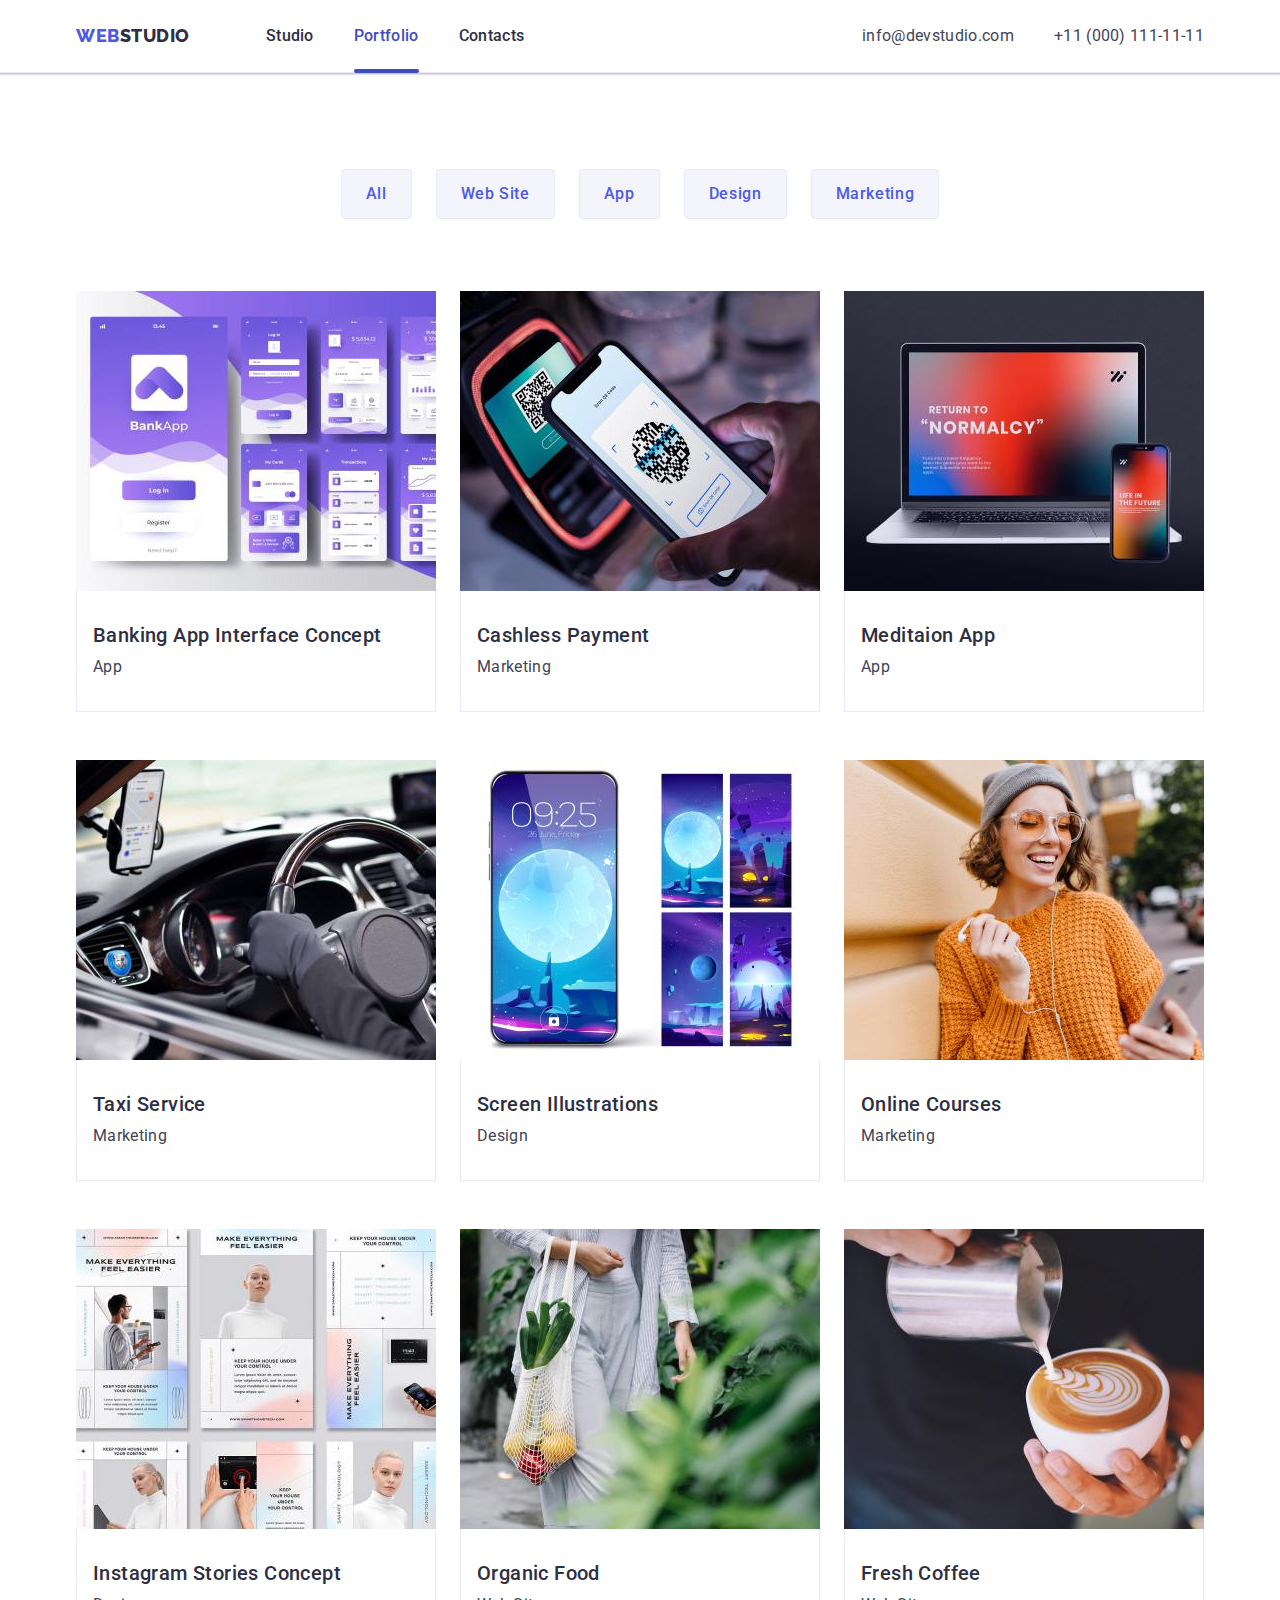
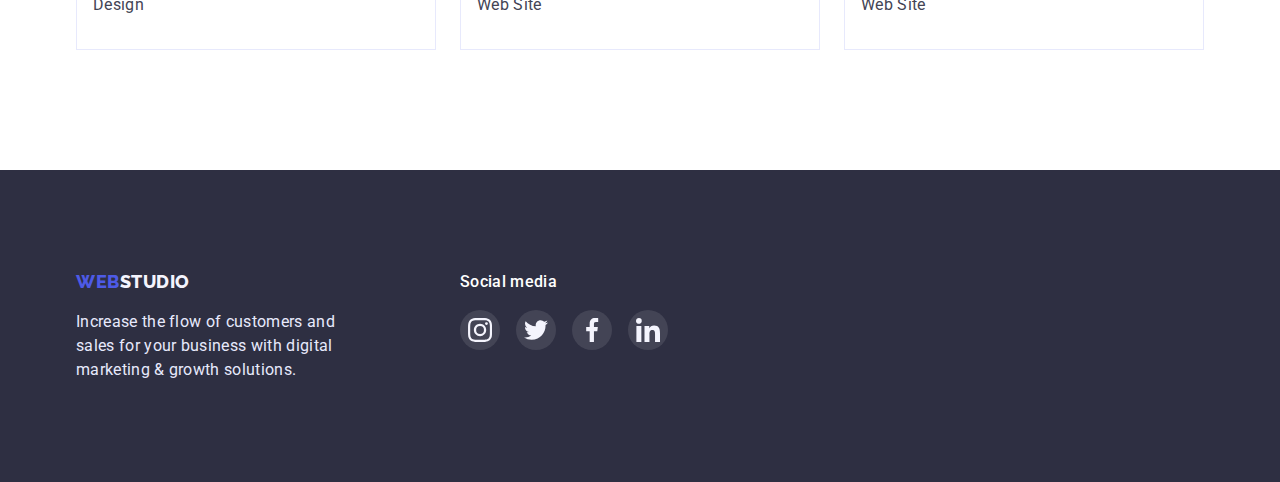
==== portfolio.html @ 778add72 "1.6.01" ====
<!DOCTYPE html>
<html lang="en">
  <head>
    <meta charset="UTF-8" />
    <meta http-equiv="X-UA-Compatible" content="IE=edge" />
    <meta name="viewport" content="width=device-width, initial-scale=1.0" />
    <title>Document</title>
    <link
      href="https://fonts.googleapis.com/css2?family=Raleway:wght@800&family=Roboto:wght@400;500;700;900&display=swap"
      rel="stylesheet"
    />
    <link
      rel="stylesheet"
      href="https://cdnjs.cloudflare.com/ajax/libs/modern-normalize/1.1.0/modern-normalize.min.css"
      integrity="sha512-wpPYUAdjBVSE4KJnH1VR1HeZfpl1ub8YT/NKx4PuQ5NmX2tKuGu6U/JRp5y+Y8XG2tV+wKQpNHVUX03MfMFn9Q=="
      crossorigin="anonymous"
      referrerpolicy="no-referrer"
    />
    <link rel="stylesheet" href="./css/style.css" />
  </head>
  <body>
    <header class="page-header">
      <div class="container container-header">
        <nav class="nav-header">
          <a href="./index.html" class="logo-ws"
            >Web<span class="logo-ws-dark">Studio</span></a
          >
          <ul class="list-nav list">
            <li class="item">
              <a class="nav-link link" href="./index.html">Studio</a>
            </li>
            <li class="item">
              <a class="nav-link link active-link" href="">Portfolio</a>
            </li>
            <li class="item">
              <a class="nav-link link" href="">Contacts</a>
            </li>
          </ul>
        </nav>
        <address class="page-address">
          <ul class="list-address list">
            <li class="item">
              <a href="mailto:info@devstudio.com" class="link-address link"
                >info@devstudio.com</a
              >
            </li>
            <li class="item">
              <a href="tel:+11(000)1111111" class="link-address link"
                >+11 (000) 111-11-11</a
              >
            </li>
          </ul>
        </address>
      </div>
    </header>
    <main>
      <section class="section portfolio-section">
        <div class="container">
          <h1 class="visually-hidden">Portfolio</h1>
          <ul class="list filter-btns">
            <li class="filter-item">
              <button class="filter-btn" type="button">All</button>
            </li>
            <li class="filter-item">
              <button class="filter-btn" type="button">Web Site</button>
            </li>
            <li class="filter-item">
              <button class="filter-btn" type="button">App</button>
            </li>
            <li class="filter-item">
              <button class="filter-btn" type="button">Design</button>
            </li>
            <li class="filter-item">
              <button class="filter-btn" type="button">Marketing</button>
            </li>
          </ul>
          <ul class="list-portfolio list">
            <li class="card-portfolio">
              <a href="" class="link-card-portfolio">
                <div class="overlay-card">
                  <img
                    class="img-portfolio"
                    src="./images/portfolio/bankingapp.jpg"
                    width="360"
                    height="300"
                    alt="bankapp"
                  />
                  <div class="overlay">
                    <p>
                      14 Stylish and User-Friendly App Design Concepts · Task
                      Manager App · Calorie Tracker App · Exotic Fruit Ecommerce
                      App · Cloud Storage App
                    </p>
                  </div>
                </div>
                <div class="card-content">
                  <h2 class="title-link-card">Banking App Interface Concept</h2>
                  <p class="text-link-card">App</p>
                </div>
              </a>
            </li>
            <li class="card-portfolio">
              <a href="" class="link-card-portfolio">
                <div class="overlay-card">
                  <img
                    class="img-portfolio"
                    src="./images/portfolio/payment.jpg"
                    width="360"
                    height="300"
                    alt="cashpay"
                  />
                  <div class="overlay">
                    <p>
                      14 Stylish and User-Friendly App Design Concepts · Task
                      Manager App · Calorie Tracker App · Exotic Fruit Ecommerce
                      App · Cloud Storage App
                    </p>
                  </div>
                </div>
                <div class="card-content">
                  <h2 class="title-link-card">Cashless Payment</h2>
                  <p class="text-link-card">Marketing</p>
                </div>
              </a>
            </li>
            <li class="card-portfolio">
              <a href="" class="link-card-portfolio">
                <div class="overlay-card">
                  <img
                    class="img-portfolio"
                    src="./images/portfolio/meditationapp.jpg"
                    width="360"
                    height="300"
                    alt="meditationapp"
                  />
                  <div class="overlay">
                    <p>
                      14 Stylish and User-Friendly App Design Concepts · Task
                      Manager App · Calorie Tracker App · Exotic Fruit Ecommerce
                      App · Cloud Storage App
                    </p>
                  </div>
                </div>
                <div class="card-content">
                  <h2 class="title-link-card">Meditaion App</h2>
                  <p class="text-link-card">App</p>
                </div>
              </a>
            </li>
            <li class="card-portfolio">
              <a href="" class="link-card-portfolio">
                <div class="overlay-card">
                  <img
                    class="img-portfolio"
                    src="./images/portfolio/taxiservice.jpg"
                    width="360"
                    height="300"
                    alt="taxi"
                  />
                  <div class="overlay">
                    <p>
                      14 Stylish and User-Friendly App Design Concepts · Task
                      Manager App · Calorie Tracker App · Exotic Fruit Ecommerce
                      App · Cloud Storage App
                    </p>
                  </div>
                </div>
                <div class="card-content">
                  <h2 class="title-link-card">Taxi Service</h2>
                  <p class="text-link-card">Marketing</p>
                </div>
              </a>
            </li>
            <li class="card-portfolio">
              <a href="" class="link-card-portfolio">
                <div class="overlay-card">
                  <img
                    class="img-portfolio"
                    src="./images/portfolio/screenillustr.jpg"
                    width="360"
                    height="300"
                    alt="screen"
                  />
                  <div class="overlay">
                    <p>
                      14 Stylish and User-Friendly App Design Concepts · Task
                      Manager App · Calorie Tracker App · Exotic Fruit Ecommerce
                      App · Cloud Storage App
                    </p>
                  </div>
                </div>
                <div class="card-content">
                  <h2 class="title-link-card">Screen Illustrations</h2>
                  <p class="text-link-card">Design</p>
                </div>
              </a>
            </li>
            <li class="card-portfolio">
              <a href="" class="link-card-portfolio">
                <div class="overlay-card">
                  <img
                    class="img-portfolio"
                    src="./images/portfolio/onlinecourses.jpg"
                    width="360"
                    height="300"
                    alt="onlinecourses"
                  />
                  <div class="overlay">
                    <p>
                      14 Stylish and User-Friendly App Design Concepts · Task
                      Manager App · Calorie Tracker App · Exotic Fruit Ecommerce
                      App · Cloud Storage App
                    </p>
                  </div>
                </div>
                <div class="card-content">
                  <h2 class="title-link-card">Online Courses</h2>
                  <p class="text-link-card">Marketing</p>
                </div>
              </a>
            </li>
            <li class="card-portfolio">
              <a href="" class="link-card-portfolio">
                <div class="overlay-card">
                  <img
                    class="img-portfolio"
                    src="./images/portfolio/instastories.jpg"
                    width="360"
                    height="300"
                    alt="insta"
                  />
                  <div class="overlay">
                    <p>
                      14 Stylish and User-Friendly App Design Concepts · Task
                      Manager App · Calorie Tracker App · Exotic Fruit Ecommerce
                      App · Cloud Storage App
                    </p>
                  </div>
                </div>
                <div class="card-content">
                  <h2 class="title-link-card">Instagram Stories Concept</h2>
                  <p class="text-link-card">Design</p>
                </div>
              </a>
            </li>
            <li class="card-portfolio">
              <a href="" class="link-card-portfolio">
                <div class="overlay-card">
                  <img
                    class="img-portfolio"
                    src="./images/portfolio/organicfood.jpg"
                    width="360"
                    height="300"
                    alt="organicfood"
                  />
                  <div class="overlay">
                    <p>
                      14 Stylish and User-Friendly App Design Concepts · Task
                      Manager App · Calorie Tracker App · Exotic Fruit Ecommerce
                      App · Cloud Storage App
                    </p>
                  </div>
                </div>
                <div class="card-content">
                  <h2 class="title-link-card">Organic Food</h2>
                  <p class="text-link-card">Web Site</p>
                </div>
              </a>
            </li>
            <li class="card-portfolio">
              <a href="" class="link-card-portfolio">
                <div class="overlay-card">
                  <img
                    class="img-portfolio"
                    src="./images/portfolio/freshcoffee.jpg"
                    width="360"
                    height="300"
                    alt="freshcoffee"
                  />
                  <div class="overlay">
                    <p>
                      14 Stylish and User-Friendly App Design Concepts · Task
                      Manager App · Calorie Tracker App · Exotic Fruit Ecommerce
                      App · Cloud Storage App
                    </p>
                  </div>
                </div>
                <div class="card-content">
                  <h2 class="title-link-card">Fresh Coffee</h2>
                  <p class="text-link-card">Web Site</p>
                </div>
              </a>
            </li>
          </ul>
        </div>
      </section>
    </main>
    <footer class="page-footer">
      <div class="container footer-container">
        <div class="footer-summary">
          <a href="./index.html" class="logo-ws footer-logo"
            >Web<span class="logo-ws-light">Studio</span></a
          >
          <p class="ft-p">
            Increase the flow of customers and sales for your business with
            digital marketing & growth solutions.
          </p>
        </div>
        <div class="social-block">
          <p class="social-title">Social media</p>
          <ul class="social-list">
            <li>
              <a href="#" class="social-link">
                <svg class="social-item">
                  <use href="./images/icons.svg#icon-instagram"></use>
                </svg>
              </a>
            </li>
            <li>
              <a href="#" class="social-link">
                <svg class="social-item">
                  <use href="./images/icons.svg#icon-twitter"></use>
                </svg>
              </a>
            </li>
            <li>
              <a href="#" class="social-link">
                <svg class="social-item">
                  <use href="./images/icons.svg#icon-facebook"></use>
                </svg>
              </a>
            </li>
            <li>
              <a href="#" class="social-link">
                <svg class="social-item">
                  <use href="./images/icons.svg#icon-linkedin"></use>
                </svg>
              </a>
            </li>
          </ul>
        </div>
      </div>
    </footer>
  </body>
</html>
---- css/style.css ----
html {
  box-sizing: border-box;
}
*,
*::before,
*::after {
  box-sizing: inherit;
}

:root {
  --color-primary: #4d5ae5;
  --color-secondary: #404bbf;
  --dark: #2e2f42;
  --color-text: #434455;
  --color-subtitle-text: #8e8f99;
  --accent: #e7e9fc;
  --light: #f4f4fd;
  --white: #ffffff;
  --color-hover-footer: #31d0aa;
  --time-transition: cubic-bezier(0.4, 0, 0.2, 1);
  --outline: 1px solid tomato;
}

body {
  background-color: var(--white);
  font-family: Roboto, sans-serif;
  font-size: 16px;
  color: var(--dark);
  margin: 0;
}

.visually-hidden {
  position: absolute;
  white-space: nowrap;
  width: 1px;
  height: 1px;
  overflow: hidden;
  border: 0;
  padding: 0;
  clip: rect(0 0 0 0);
  clip-path: inset(50%);
  margin: -1px;
}

.container {
  width: 1158px;
  margin: 0 auto;
  padding: 0 15px;
}
p,
h1,
h2,
h3,
h4,
h5,
h6 {
  margin-top: 0;
  margin-bottom: 0;
}

ul {
  margin-top: 0;
  margin-bottom: 0;
  padding: 0;
  list-style-type: none;
}

/* header */

.page-header {
  border-bottom: 1px solid var(--accent);
  box-shadow: 0px 2px 1px rgba(46, 47, 66, 0.08),
    0px 1px 1px rgba(46, 47, 66, 0.16), 0px 1px 6px rgba(46, 47, 66, 0.08);
}

.container-header {
  display: flex;
}

.nav-header {
  display: flex;
  align-items: center;
}

.logo-ws {
  color: var(--color-primary);
  font-family: "Raleway", sans-serif;
  font-style: normal;
  font-weight: 800;
  font-size: 18px;
  line-height: 1.33;
  text-decoration: none;
  letter-spacing: 0.03em;
  text-transform: uppercase;
}

.logo-ws-dark {
  color: var(--dark);
}

.logo-ws-light {
  color: var(--light);
}

.nav-link {
  position: relative;
  display: block;
  padding-top: 24px;
  padding-bottom: 24px;
  text-decoration: none;
  color: var(--dark);
  font-size: 16px;
  font-weight: 500;
  line-height: 1.5;
  letter-spacing: 0.02em;
  transition: color 250ms var(--time-transition);
}

.active-link {
  color: var(--color-secondary);
}

.nav-link.active-link::after {
  position: absolute;
  content: "";
  bottom: -1px;
  left: 0;
  width: 100%;
  height: 4px;
  background-color: var(--color-secondary);
  border-radius: 2px;
  transform: scaleX(1);
  transition: transform 250ms var(--time-transition);
}

.active-link:hover::after {
  transform: scaleX(0.5);
}

.item {
  margin-right: 40px;
}

.page-address {
  display: flex;
  margin-left: auto;
}

.list-address {
  display: flex;
}

.link-address {
  display: block;
  padding-top: 24px;
  padding-bottom: 24px;
  color: var(--color-text);
  font-style: normal;
  line-height: 1.5;
  text-decoration: none;
  letter-spacing: 0.02em;
  transition: color 250ms var(--time-transition);
}

.list-nav {
  margin-left: 76px;
  display: flex;
}

.item:last-child {
  margin-right: 0;
}

.link:hover,
.link:focus {
  text-decoration: none;
  color: var(--color-secondary);
}

/* footer */

.page-footer {
  padding-top: 100px;
  padding-bottom: 100px;
  background-color: var(--dark);
}

.footer-container {
  display: flex;
}

.footer-summary {
  width: 264px;
}

.footer-logo {
  padding: 0;
  display: block;
  margin-bottom: 16px;
}

.ft-p {
  color: var(--accent);
  line-height: 1.5;
  letter-spacing: 0.02em;
}

.social-block {
  margin-left: 120px;
}

.social-title {
  color: var(--white);
  font-weight: 500;
  line-height: 1.5;
  letter-spacing: 0.02em;
  margin-bottom: 16px;
}

.social-list {
  display: flex;
}

.social-list li:not(:last-child) {
  margin-right: 16px;
}

.social-link {
  display: flex;
  justify-content: center;
  align-items: center;
  width: 40px;
  height: 40px;
  border-radius: 50%;
  background-color: rgba(255, 255, 255, 0.1);
  transition: background-color 250ms var(--time-transition);
}

.social-link:hover,
.social-link:focus {
  background-color: var(--color-hover-footer);
}

.social-item {
  width: 24px;
  height: 24px;
}

/* Hero section */

.hero {
  max-width: 1440px;
  background-image: linear-gradient(
      rgba(46, 47, 66, 0.7),
      rgba(46, 47, 66, 0.7)
    ),
    url(../images/people-office.jpg);
  margin: 0 auto;
  background-color: var(--dark);
  background-position: center;
  background-size: cover;
}

.container-hero {
  padding-top: 188px;
  padding-bottom: 188px;
  text-align: center;
}

.hero-title {
  color: var(--white);
  font-size: 56px;
  font-weight: 700;
  line-height: 1.07;
  letter-spacing: 0.02em;
  max-width: 496px;
  margin: 0 auto 48px;
}

.btn-hero {
  font-family: inherit;
  color: var(--white);
  font-weight: 500;
  font-size: 16px;
  line-height: 1.5;
  letter-spacing: 0.04em;
  background: var(--color-primary);
  box-shadow: 0px 4px 4px rgba(0, 0, 0, 0.15);
  border-radius: 4px;
  cursor: pointer;
  padding: 16px 32px;
  min-width: 169px;
  border: 1px solid transparent;
  transition: background-color 250ms var(--time-transition);
}

.btn-hero:hover,
.btn-hero:focus {
  background-color: var(--color-secondary);
}

/* section-second */

.section-second {
  padding-top: 120px;
  padding-bottom: 120px;
}

.list-second-section {
  display: flex;
  flex-wrap: wrap;
}

.list-item {
  width: calc((100% - 3 * 24px) / 4);
}

.list-item:not(:last-child) {
  margin-right: 24px;
}

.cont-avantages {
  display: flex;
  justify-content: center;
  align-items: center;
  height: 112px;
  margin-bottom: 8px;
  background-color: var(--light);
  border-radius: 4px;
}

.icon-avantages {
  width: 64px;
  height: 64px;
}

.title-second-section {
  margin-bottom: 8px;
  font-weight: 500;
  font-size: 20px;
  line-height: 1.2;
  letter-spacing: 0.02em;
}

.text-second-section {
  color: var(--color-text);
  line-height: 1.5;
  letter-spacing: 0.02em;
}

/* third-section */

.third-section {
  padding-bottom: 120px;
}

.title-third-section {
  margin-bottom: 72px;
  font-weight: 700;
  font-size: 36px;
  line-height: 1.11;
  text-transform: capitalize;
  letter-spacing: 0.02em;
  text-align: center;
}

.list-third-section {
  display: flex;
}

.item-third-sec:not(:last-child) {
  margin-right: 24px;
}

.img-third-section {
  display: block;
  max-width: 100%;
  height: auto;
}

/* fourth-section */

.fourth-section {
  background-color: var(--light);
  padding-top: 120px;
  padding-bottom: 120px;
}

.title-fourth-section {
  margin-bottom: 72px;
  font-weight: 700;
  font-size: 36px;
  line-height: 1.11;
  letter-spacing: 0.02em;
  text-transform: capitalize;
  text-align: center;
}

.list-fourth-section {
  display: flex;
}

.card {
  padding-bottom: 32px;
  text-align: center;
  background: var(--white);
  box-shadow: 0px 1px 6px rgba(46, 47, 66, 0.08),
    0px 1px 1px rgba(46, 47, 66, 0.16), 0px 2px 1px rgba(46, 47, 66, 0.08);
  border-radius: 0px 0px 4px 4px;
}

.list-fourth-section .card:not(:last-child) {
  margin-right: 24px;
}

.pic-card {
  margin-bottom: 32px;
}

.title-card {
  margin-bottom: 8px;
  font-size: 20px;
  font-weight: 500;
  line-height: 1.2;
  letter-spacing: 0.02em;
}

.text-fourth-section {
  margin-bottom: 8px;
  color: var(--color-text);
  line-height: 1.5;
  letter-spacing: 0.02em;
}

.list-networks {
  display: flex;
  justify-content: center;
}

.list-networks li:not(:last-child) {
  margin-right: 24px;
}

.link-network {
  display: flex;
  justify-content: center;
  align-items: center;
  width: 40px;
  height: 40px;
  border-radius: 50%;
  background-color: var(--color-primary);
  transition: background-color 250ms var(--time-transition);
}

.link-network:hover,
.link-network:focus {
  background-color: var(--color-secondary);
}

.network {
  width: 16px;
  height: 16px;
}

/* fifth-customers section  */

.fifth-section {
  padding-top: 130px;
  padding-bottom: 120px;
}

.customers {
  text-align: center;
}

.title-cumtomers-section {
  display: block;
  text-align: center;
  margin-bottom: 72px;
  font-size: 36px;
  letter-spacing: 0.02em;
  line-height: 1.1;
}

.list-customers {
  display: flex;
  gap: 24px;
}

.link-customers {
  display: flex;
  justify-content: center;
  align-items: center;
  width: 168px;
  height: 88px;
  color: var(--color-subtitle-text);
  border: 1px solid #8e8f99;
  border-radius: 4px;
  transition: color 250ms var(--time-transition),
    border-color 250ms var(--time-transition);
}

.link-customers:hover,
.link-customers:focus {
  color: var(--color-secondary);
  border-color: var(--color-secondary);
}

.item-customers {
  display: block;
  width: 104px;
  height: 56px;
  fill: currentColor;
}

/* portfolio */

.portfolio-section {
  padding-top: 96px;
  padding-bottom: 120px;
}

.filter-btns {
  display: flex;
  justify-content: center;
  margin-bottom: 72px;
}

.filter-item:not(:last-child) {
  margin-right: 24px;
}

.filter-btn {
  font-family: inherit;
  font-size: 16px;
  font-weight: 500;
  line-height: 1.5;
  letter-spacing: 0.04em;
  color: var(--color-primary);
  background: var(--light);
  border: 1px solid var(--accent);
  border-radius: 4px;
  cursor: pointer;
  padding: 12px 24px;
  text-align: center;
  transition: color 250ms var(--time-transition),
    box-shadow 250ms var(--time-transition),
    background-color 250ms var(--time-transition),
    border-color 250ms var(--time-transition);
}

.filter-btn:hover,
.filter-btn:focus {
  color: var(--white);
  background-color: var(--color-secondary);
  box-shadow: 0px 3px 1px rgba(0, 0, 0, 0.1), 0px 2px 1px rgba(0, 0, 0, 0.08),
    0px 2px 2px rgba(0, 0, 0, 0.12);
  border-color: transparent;
}

.list-portfolio {
  display: flex;
  justify-content: center;
  flex-wrap: wrap;
}

.card-portfolio {
  flex-basis: calc((100% - 2 * 24px) / 3);
  max-width: 360px;
  margin-right: 24px;
  margin-bottom: 48px;
}

.card-portfolio:nth-child(3n) {
  margin-right: 0;
}

.card-portfolio:nth-last-child(-n + 3) {
  margin-bottom: 0px;
}

.card-content {
  padding: 32px 16px;
  border-left: 1px solid var(--accent);
  border-right: 1px solid var(--accent);
  border-bottom: 1px solid var(--accent);
}

.img-portfolio {
  display: block;
  max-width: 100%;
  height: auto;
}

.link-card-portfolio {
  display: block;
  text-decoration: none;
  line-height: 1.5;
  letter-spacing: 0.02em;
  transition: box-shadow 250ms var(--time-transition);
}

.link-card-portfolio:hover,
.link-card-portfolio:focus {
  transform: translateY(0);
  box-shadow: 0px 1px 6px rgba(46, 47, 66, 0.08),
    0px 1px 1px rgba(46, 47, 66, 0.16), 0px 2px 1px rgba(46, 47, 66, 0.08);
}

.title-link-card {
  font-size: 20px;
  font-weight: 500;
  color: var(--dark);
  line-height: 1.2;
  letter-spacing: 0.02em;
  margin-bottom: 8px;
}

.text-link-card {
  color: var(--color-text);
  line-height: 1.5;
  letter-spacing: 0.02em;
}

.overlay-card {
  position: relative;
  overflow: hidden;
}

.overlay {
  position: absolute;
  top: 0;
  left: 0;
  width: 100%;
  height: 100%;
  opacity: 0;
  background-color: var(--color-primary);
  color: var(--light);
  padding: 40px 32px;
  letter-spacing: 0.02em;
  transform: translateY(100%);
  transition: transform 250ms var(--time-transition),
    opacity 250ms var(--time-transition);
}

.link-card-portfolio:hover .overlay-card .overlay,
.link-card-portfolio:focus .overlay-card .overlay {
  transform: translateY(0);
  opacity: 1;
}

/* Modal */

.backdrop {
  position: fixed;
  top: 0;
  left: 0;
  display: flex;
  justify-content: center;
  align-items: center;
  width: 100%;
  height: 100%;
  background-color: rgba(46, 47, 66, 0.4);
  transition: opacity 250ms var(--time-transition),
    visibility 250ms var(--time-transition);
}

.backdrop.is-hidden {
  opacity: 0;
  visibility: hidden;
  pointer-events: none;
}

.modal {
  position: relative;
  overflow: auto;
  width: 100%;
  height: 100%;
  max-width: 408px;
  max-height: 576px;
  background-color: var(--white);
  transform: scale(1);
  transition: transform 250ms var(--time-transition);
}

.backdrop.is-hidden .modal {
  transform: scale(0);
}

.modal-button {
  position: absolute;
  width: 24px;
  height: 24px;
  top: 24px;
  right: 24px;
  display: flex;
  justify-content: center;
  align-items: center;
  border: 1px solid rgba(0, 0, 0, 0.1);
  border-radius: 50%;
  background-color: var(--accent);
  cursor: pointer;
  transition: background-color 250ms var(--time-transition),
    border 250ms var(--time-transition), color 250ms var(--time-transition);
}

.modal-close {
  width: 8px;
  height: 8px;
  fill: currentColor;
}

.modal-button:hover,
.modal-button:focus {
  color: var(--white);
  background-color: var(--color-secondary);
  border: transparent;
}
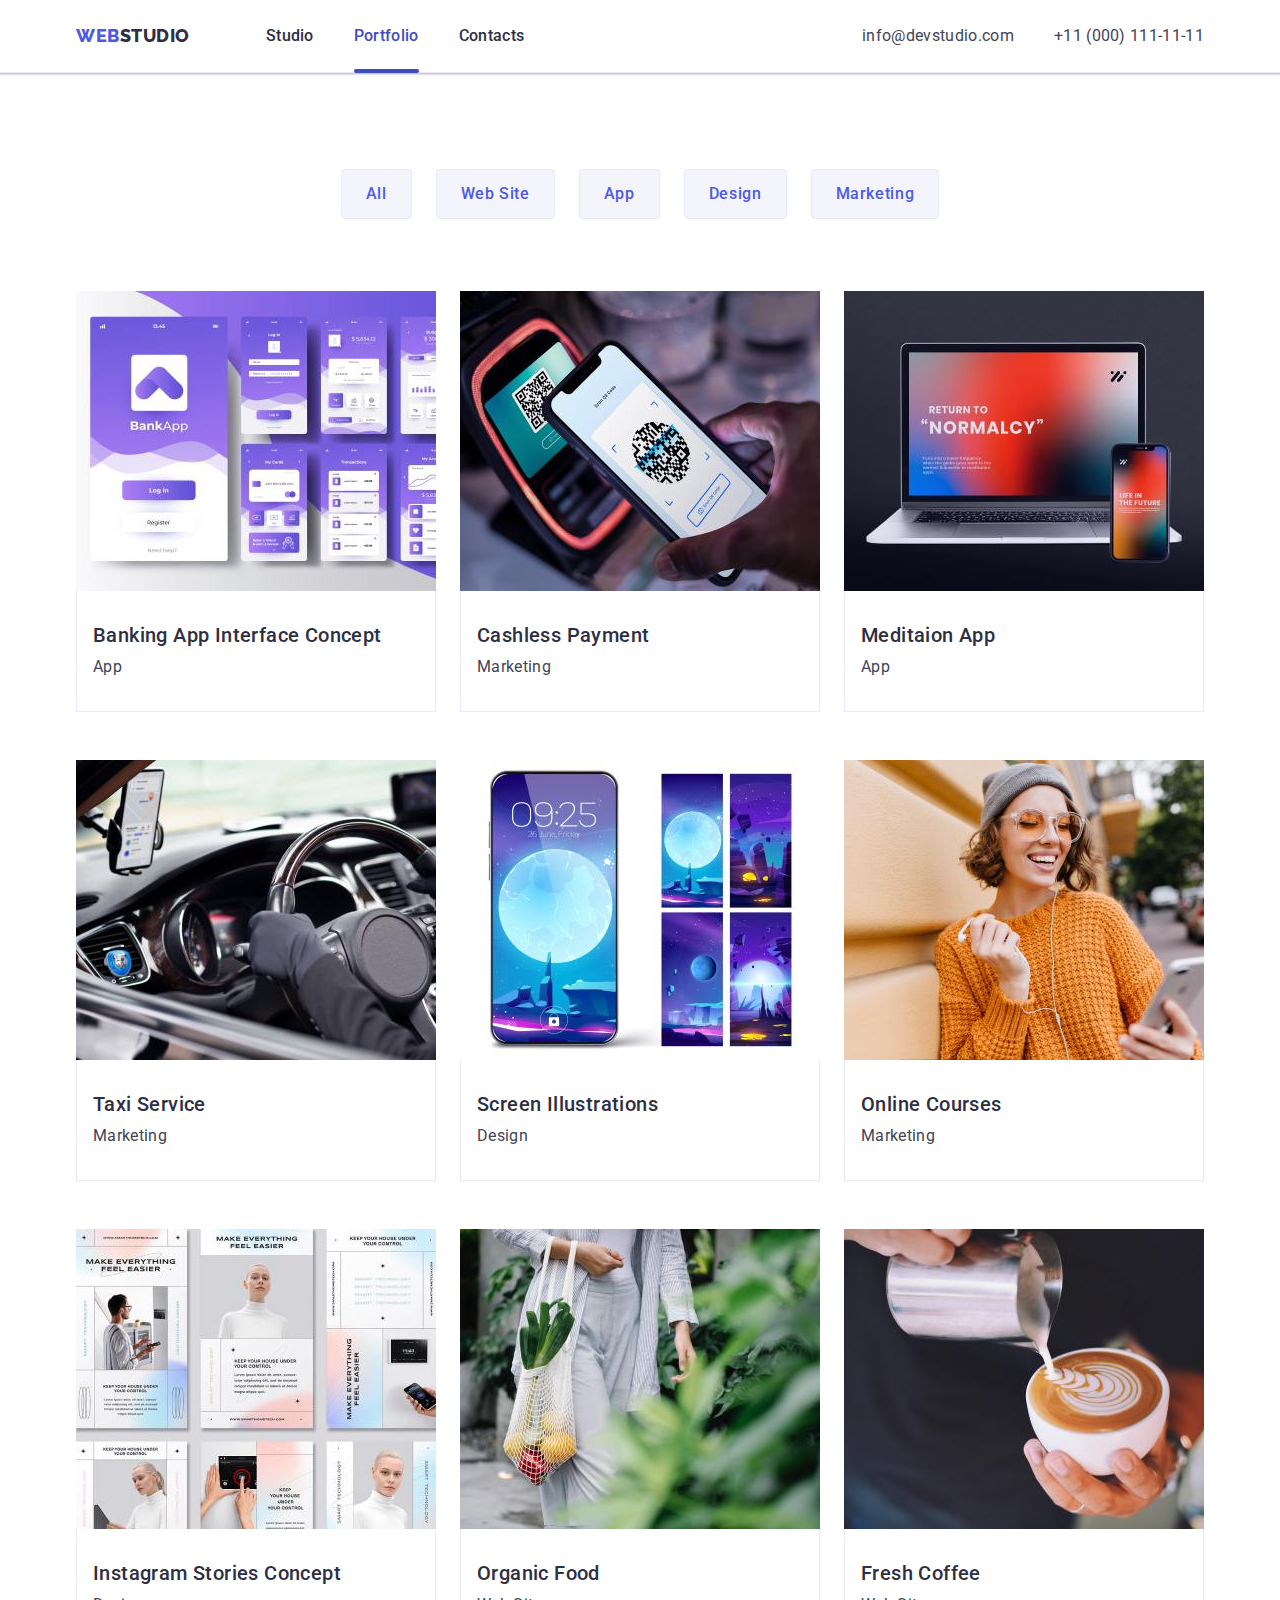
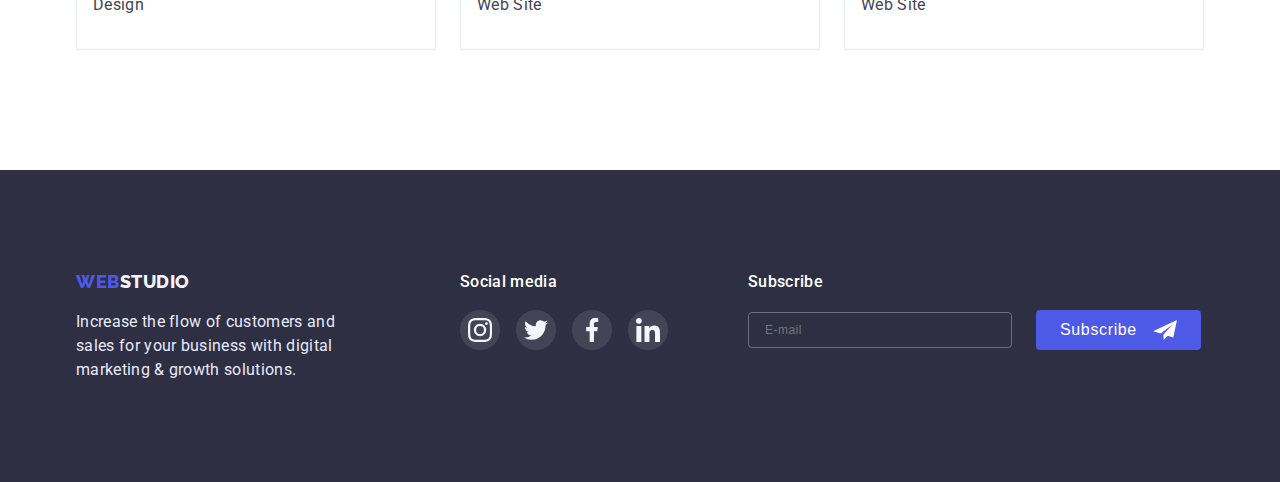
==== commit 4864ae42: "1.6.03" ====
--- a/portfolio.html
+++ b/portfolio.html
@@ -339,6 +339,26 @@
             </li>
           </ul>
         </div>
+        <div class="subscribe">
+          <form action="#" class="footer-form">
+            <h3 class="footer-form-title">Subscribe</h3>
+            <div class="subscribe-form">
+              <input
+                type="email"
+                name="mail"
+                class="input-footer"
+                placeholder="E-mail"
+                required
+              />
+              <button class="footer-btn">
+                Subscribe
+                <svg class="subscribe-icon">
+                  <use href="./images/icons.svg#icon-frame"></use>
+                </svg>
+              </button>
+            </div>
+          </form>
+        </div>
       </div>
     </footer>
   </body>
--- a/css/style.css
+++ b/css/style.css
@@ -245,6 +245,73 @@
   width: 24px;
   height: 24px;
 }
+.subscribe {
+  margin-left: 80px;
+}
+
+.footer-form-title {
+  color: var(--white);
+  font-size: 16px;
+  font-weight: 500;
+  line-height: 1.5;
+  letter-spacing: 0.02em;
+  margin-bottom: 16px;
+}
+
+.subscribe-form {
+  display: flex;
+  align-items: center;
+  gap: 24px;
+}
+
+.input-footer {
+  width: 264px;
+  background-color: transparent;
+  color: rgba(255, 255, 255, 0.6);
+  font-size: 12px;
+  line-height: 1.5;
+  letter-spacing: 0.04em;
+  padding-top: 8px;
+  padding-bottom: 8px;
+  padding-left: 16px;
+  border: 1px solid rgba(255, 255, 255, 0.3);
+  border-radius: 4px;
+}
+
+.input-footer:focus {
+  outline: ;
+}
+
+.footer-btn {
+  display: flex;
+  justify-content: center;
+  align-items: center;
+  padding: 8px 24px;
+  gap: 16px;
+  cursor: pointer;
+  color: var(--white);
+  font-weight: 500;
+  font-size: 16px;
+  line-height: 1.5;
+  letter-spacing: 0.04em;
+  background-color: var(--color-primary);
+  border: transparent;
+  border-radius: 4px;
+  transition: background-color 250ms var(--time-transition),
+    transform 250ms var(--time-transition);
+}
+
+.footer-btn:hover,
+.footer-btn:focus {
+  background-color: var(--color-secondary);
+  transform: translateY(1px);
+}
+
+.subscribe-icon {
+  width: 24px;
+  height: 24px;
+  fill: var(--white);
+}
 
 /* Hero section */
 
@@ -681,6 +748,7 @@
   background-color: var(--white);
   transform: scale(1);
   transition: transform 250ms var(--time-transition);
+  padding: 72px 24px 24px 24px;
 }
 
 .backdrop.is-hidden .modal {
@@ -716,3 +784,115 @@
   background-color: var(--color-secondary);
   border: transparent;
 }
+
+.text-form {
+  margin-bottom: 16px;
+  text-align: center;
+  font-weight: 500;
+  line-height: 1.5;
+  letter-spacing: 0.02em;
+}
+
+.modal-label {
+  position: relative;
+  display: flex;
+  flex-direction: column;
+  gap: 4px;
+  max-width: 360px;
+  color: var(--color-subtitle-text);
+  letter-spacing: 0.04em;
+  font-size: 12px;
+  line-height: 1.16;
+  margin-bottom: 8px;
+  height: 58px;
+}
+
+.input-form {
+  border: 1px solid rgba(33, 33, 33, 0.2);
+  border-radius: 4px;
+  outline: none;
+  padding-left: 38px;
+  padding-top: 8px;
+  padding-bottom: 8px;
+  color: var(--dark);
+  transition: color 250ms var(--time-transition),
+    border 250ms var(--time-transition);
+}
+
+.input-form:focus {
+  border: 1px solid var(--color-primary);
+  color: var(--color-primary);
+}
+
+.input-icon {
+  position: absolute;
+  display: inline-block;
+  width: 18px;
+  height: 24px;
+  top: 21px;
+  left: 16px;
+  fill: var(--dark);
+  transition: fill 250ms var(--time-transition);
+}
+
+.input-form:focus-visible + .input-icon {
+  fill: var(--color-primary);
+}
+
+.textarea-input {
+  height: 120px;
+}
+
+.textarea {
+  resize: none;
+  padding-left: 16px;
+}
+
+.textarea::placeholder {
+  color: rgba(117, 117, 117, 0.5);
+}
+
+.modal-checkbox {
+  position: relative;
+  display: block;
+  margin-bottom: 24px;
+  margin-top: 16px;
+  font-size: 12px;
+  line-height: 1.33;
+  letter-spacing: 0.04em;
+  color: #757575;
+}
+
+.link-modal-form {
+  color: var(--color-primary);
+  font-size: 12px;
+  font-weight: 400;
+  line-height: 1.3333;
+  letter-spacing: 0.04em;
+}
+
+.modal-form-btn {
+  text-align: center;
+}
+
+.form-btn {
+  font-family: inherit;
+  color: var(--white);
+  font-weight: 500;
+  font-size: 16px;
+  line-height: 1.5;
+  letter-spacing: 0.04em;
+  background: var(--color-primary);
+  box-shadow: 0px 4px 4px rgba(0, 0, 0, 0.15);
+  border-radius: 4px;
+  cursor: pointer;
+  padding: 16px 32px;
+  min-width: 169px;
+  border: 1px solid transparent;
+  transition: background-color 250ms var(--time-transition);
+}
+
+.form-btn:hover,
+.form-btn:focus {
+  background-color: var(--color-secondary);
+}
